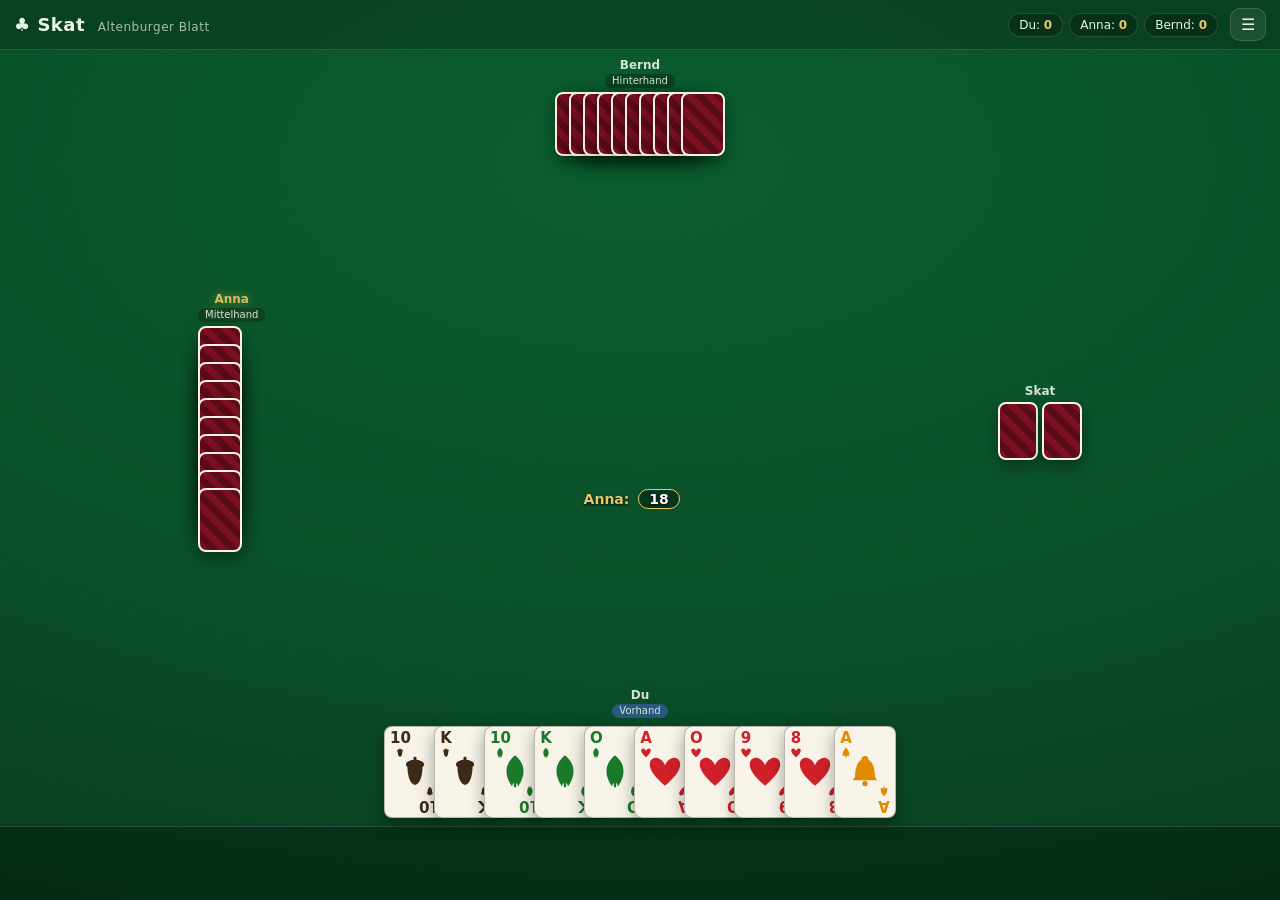
==== index.html @ 23441f80 "Initial commit: Skat-PWA (Altenburger Blatt) Standalone Web-PWA für Skat gegen zwei KI-Gegner mit Ka" ====
<!DOCTYPE html>
<html lang="de">
<head>
<meta charset="UTF-8">
<meta name="viewport" content="width=device-width, initial-scale=1.0, viewport-fit=cover">
<meta name="theme-color" content="#0b5d2e">
<title>Skat – Altenburger Blatt</title>
<link rel="manifest" href="manifest.webmanifest">
<link rel="icon" href="icons/icon.svg" type="image/svg+xml">
<link rel="apple-touch-icon" href="icons/icon.svg">
<link rel="stylesheet" href="style.css">
</head>
<body>
<div id="app">
  <header id="topbar">
    <div class="brand">♣ Skat <span class="sub">Altenburger Blatt</span></div>
    <div id="scoreboard"></div>
    <button id="menuBtn" class="ghost" title="Menü">☰</button>
  </header>

  <main id="table">
    <!-- Gegner oben -->
    <section class="seat seat-top" id="seat-2">
      <div class="seat-info"><span class="pname"></span><span class="ptag"></span></div>
      <div class="hand hand-opp"></div>
    </section>

    <div class="midrow">
      <section class="seat seat-left" id="seat-1">
        <div class="seat-info"><span class="pname"></span><span class="ptag"></span></div>
        <div class="hand hand-opp"></div>
      </section>

      <section id="center">
        <div id="trick"></div>
        <div id="skatZone" class="hidden"></div>
        <div id="bubble"></div>
      </section>

      <section class="seat seat-right seat-skat" id="skatseat">
        <div class="seat-info"><span class="pname">Skat</span></div>
        <div id="skatBack" class="hand"></div>
      </section>
    </div>

    <!-- Spieler unten -->
    <section class="seat seat-bottom" id="seat-0">
      <div class="seat-info"><span class="pname"></span><span class="ptag"></span></div>
      <div class="hand hand-me" id="myhand"></div>
    </section>
  </main>

  <footer id="controls">
    <div id="prompt"></div>
    <div id="actions"></div>
  </footer>
</div>

<div id="log" class="hidden"><div id="logInner"></div><button id="logClose" class="ghost">Schließen</button></div>

<script src="app.js"></script>
</body>
</html>
---- style.css ----
:root{
  --felt:#0b5d2e; --felt2:#0a4f28; --line:rgba(255,255,255,.14);
  --gold:#e8c766; --ink:#1c1c1c; --paper:#f7f3e8;
  --eichel:#3a2a17; --gruen:#1a7a2a; --herz:#d0202a; --schellen:#e08a00;
  --shadow:0 6px 16px rgba(0,0,0,.35);
}
*{box-sizing:border-box;-webkit-tap-highlight-color:transparent}
html,body{margin:0;height:100%;overflow:hidden}
body{
  font-family:system-ui,-apple-system,"Segoe UI",Roboto,sans-serif;
  color:#eaf3ea;
  background:radial-gradient(120% 90% at 50% 18%,var(--felt) 0%,var(--felt2) 60%,#083c1f 100%);
  user-select:none;
}
#app{display:flex;flex-direction:column;height:100dvh}

/* Kopfzeile */
#topbar{
  display:flex;align-items:center;gap:12px;padding:8px 14px;
  background:rgba(0,0,0,.22);border-bottom:1px solid var(--line);
  padding-top:calc(8px + env(safe-area-inset-top));
}
.brand{font-weight:800;letter-spacing:.5px;font-size:18px}
.brand .sub{font-weight:500;font-size:12px;opacity:.7;margin-left:6px}
#scoreboard{margin-left:auto;display:flex;gap:6px;font-size:12px}
.scorechip{background:rgba(0,0,0,.25);border:1px solid var(--line);border-radius:20px;padding:4px 10px;white-space:nowrap}
.scorechip b{color:var(--gold)}
.scorechip.decl{outline:2px solid var(--gold)}
.ghost{background:rgba(255,255,255,.08);border:1px solid var(--line);color:#eaf3ea;border-radius:10px;padding:6px 10px;font-size:16px;cursor:pointer}
.ghost:hover{background:rgba(255,255,255,.16)}

/* Tisch */
#table{flex:1;display:flex;flex-direction:column;justify-content:space-between;padding:8px;min-height:0}
.midrow{flex:1;display:grid;grid-template-columns:auto 1fr auto;align-items:center;gap:6px;min-height:0}
.seat-info{display:flex;flex-direction:column;align-items:center;gap:2px;font-size:12px;opacity:.9;margin-bottom:4px}
.seat-info .pname{font-weight:700}
.seat-info .ptag{font-size:10px;padding:1px 7px;border-radius:10px;background:rgba(0,0,0,.3);min-height:14px}
.seat-info .ptag.vh{background:#2e5b8a}
.seat-info .ptag.decl{background:var(--gold);color:#3a2a00;font-weight:700}
.seat.active .pname{color:var(--gold)}
.seat.active .seat-info{text-shadow:0 0 10px rgba(232,199,102,.6)}

.hand{display:flex;justify-content:center}
.hand-me{flex-wrap:wrap;gap:2px;padding:0 4px;min-height:96px;align-items:flex-end}
.hand-opp{gap:-18px}
.seat-left .hand-opp,.seat-right .hand-opp{flex-direction:column}

#center{display:flex;flex-direction:column;align-items:center;justify-content:center;position:relative;min-height:150px}
#trick{position:relative;width:220px;height:150px}
#trick .card{position:absolute}
#trick .t0{left:50%;top:56%;transform:translate(-50%,0)}
#trick .t1{left:12%;top:26%}
#trick .t2{left:50%;top:2%;transform:translate(-50%,0)}
#trick .t-1{right:12%;top:26%} /* Hinterhand falls rechts */

#bubble{min-height:22px;margin-top:6px;font-size:14px;text-align:center;font-weight:600;color:var(--gold);text-shadow:0 1px 3px #000}
#bubble .reizsay{display:inline-block;background:rgba(0,0,0,.35);border:1px solid var(--gold);border-radius:12px;padding:1px 10px;margin-left:4px;color:#fff}
#skatZone{display:flex;gap:8px;margin-top:8px}

/* Karten */
.card{
  width:60px;height:88px;border-radius:8px;background:var(--paper);color:var(--ink);
  box-shadow:var(--shadow);position:relative;flex:0 0 auto;
  border:1px solid rgba(0,0,0,.25);
}
.hand-me .card{width:62px;height:92px;transition:transform .12s,margin .12s}
.hand-me .card:not(:first-child){margin-left:-14px}
.hand-me .card.playable{cursor:pointer}
.hand-me .card.playable:hover{transform:translateY(-14px)}
.hand-me .card.disabled{filter:brightness(.72) saturate(.6)}
.card .corner{position:absolute;font-weight:800;line-height:1;display:flex;flex-direction:column;align-items:center}
.card .corner.tl{top:4px;left:5px;font-size:15px}
.card .corner.br{bottom:4px;right:5px;transform:rotate(180deg);font-size:15px}
.card .corner .cs{width:12px;height:12px;margin-top:1px}
.card .pip{position:absolute;top:50%;left:50%;transform:translate(-50%,-50%);width:38px;height:38px}
.card.trumpmark{outline:2px solid var(--gold);outline-offset:-2px}
.card.sel{outline:3px solid var(--herz);outline-offset:-1px}

.suit-E{color:var(--eichel)} .suit-G{color:var(--gruen)}
.suit-H{color:var(--herz)}  .suit-S{color:var(--schellen)}

/* Rückseite */
.card.back{
  background:
    repeating-linear-gradient(45deg,#7a1020 0 7px,#5c0b18 7px 14px);
  border:2px solid #f7f3e8;
}
.hand-opp .card{width:44px;height:64px}
.seat-left .hand-opp .card:not(:first-child),
.seat-right .hand-opp .card:not(:first-child){margin-top:-46px;margin-left:0}
.hand-opp .card:not(:first-child){margin-left:-30px}
.seat-skat #skatBack{gap:4px}
.seat-skat .card{width:40px;height:58px}

/* Aktionen */
#controls{
  background:rgba(0,0,0,.28);border-top:1px solid var(--line);
  padding:10px 12px calc(10px + env(safe-area-inset-bottom));
  min-height:74px;
}
#prompt{font-size:13px;opacity:.9;margin-bottom:8px;min-height:16px;text-align:center}
#prompt b{color:var(--gold)}
#actions{display:flex;flex-wrap:wrap;gap:8px;justify-content:center}
.btn{
  background:linear-gradient(#f7efd8,#e6d29a);color:#2b2411;border:1px solid #b79b57;
  border-radius:12px;padding:10px 16px;font-weight:700;font-size:15px;cursor:pointer;
  box-shadow:0 3px 0 #a5863f;min-width:64px;
}
.btn:active{transform:translateY(2px);box-shadow:0 1px 0 #a5863f}
.btn.primary{background:linear-gradient(#ffe07a,#e8b23a);border-color:#b8842a}
.btn.danger{background:linear-gradient(#f3b3b3,#e07777);border-color:#b85050;box-shadow:0 3px 0 #9c3f3f}
.btn.ghostbtn{background:rgba(255,255,255,.1);color:#eaf3ea;border-color:var(--line);box-shadow:none}
.btn:disabled{opacity:.4;cursor:default}

.hidden{display:none!important}

/* Log/Overlay */
#log{position:fixed;inset:0;background:rgba(0,0,0,.75);display:flex;flex-direction:column;
  padding:24px;z-index:20;align-items:center;justify-content:center}
#logInner{background:var(--paper);color:var(--ink);border-radius:14px;padding:18px 20px;
  max-width:520px;width:100%;max-height:70vh;overflow:auto;font-size:14px;line-height:1.5}
#logInner h3{margin:.2em 0 .4em}
#logInner .row{padding:3px 0;border-bottom:1px solid #e6ddc4}
#logInner .setrow{display:flex;gap:8px;flex-wrap:wrap;margin:2px 0}
#logInner .setrow .btn{min-width:0;flex:1;padding:9px 8px;font-size:14px;box-shadow:none}
#logInner .sethint{font-size:12px;opacity:.7;margin:4px 0 2px}
#logClose{margin-top:14px}

/* Ergebnis-Panel */
.result{background:rgba(0,0,0,.4);border:1px solid var(--gold);border-radius:14px;
  padding:14px 18px;text-align:center;max-width:340px}
.result h2{margin:0 0 6px;font-size:20px}
.result .won{color:#8ff08f} .result .lost{color:#ff9a9a}
.result .detail{font-size:13px;opacity:.9;line-height:1.5}

@media (max-width:420px){
  .card{width:52px;height:76px}
  .hand-me .card{width:52px;height:78px}
  .hand-me .card:not(:first-child){margin-left:-18px}
  #trick{width:190px;height:140px}
}
@media (min-width:900px){
  #table{max-width:900px;margin:0 auto;width:100%}
}
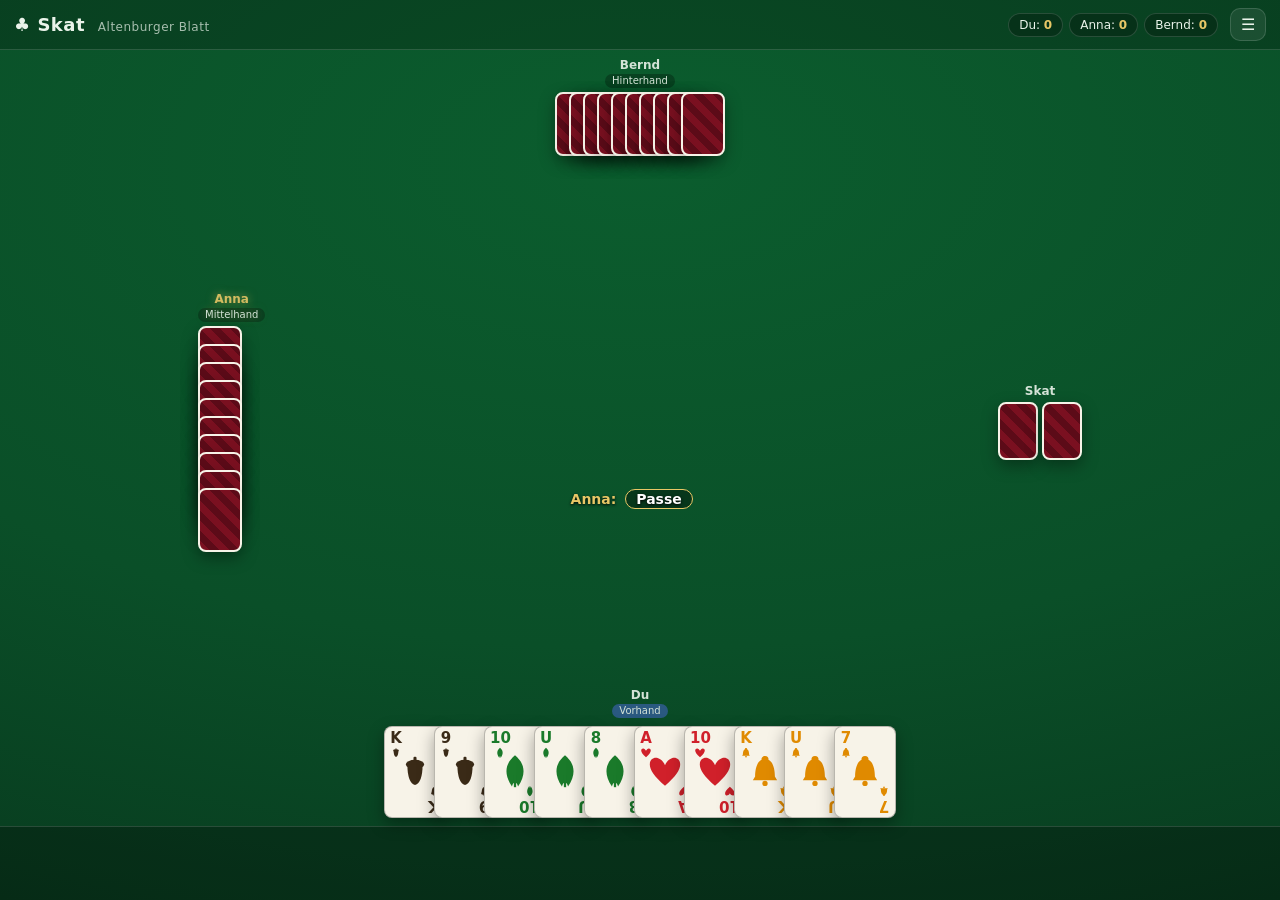
==== commit 7b27dbbe: "D3: Version nur noch in version.js, plus Kleinigkeiten aus Abschnitt E D3: Die Versionsnummer stand " ====
--- a/index.html
+++ b/index.html
@@ -58,6 +58,8 @@
 
 <div id="log" class="hidden"><div id="logInner"></div><button id="logClose" class="ghost">Schließen</button></div>
 
+<!-- version.js zuerst: liefert die Versionsnummer für Anzeige und Service Worker -->
+<script src="version.js"></script>
 <script src="app.js"></script>
 </body>
 </html>
--- a/style.css
+++ b/style.css
@@ -5,7 +5,7 @@
   --shadow:0 6px 16px rgba(0,0,0,.35);
 }
 *{box-sizing:border-box;-webkit-tap-highlight-color:transparent}
-html,body{margin:0;height:100%;overflow:hidden}
+html,body{margin:0;height:100%;overflow:hidden;overscroll-behavior:none;touch-action:none}
 body{
   font-family:system-ui,-apple-system,"Segoe UI",Roboto,sans-serif;
   color:#eaf3ea;
@@ -63,11 +63,12 @@
   box-shadow:var(--shadow);position:relative;flex:0 0 auto;
   border:1px solid rgba(0,0,0,.25);
 }
-.hand-me .card{width:62px;height:92px;transition:transform .12s,margin .12s}
+.hand-me .card{width:62px;height:92px;transition:transform .12s,margin .12s;touch-action:none}
 .hand-me .card:not(:first-child){margin-left:-14px}
 .hand-me .card.playable{cursor:pointer}
 .hand-me .card.playable:hover{transform:translateY(-14px)}
 .hand-me .card.disabled{filter:brightness(.72) saturate(.6)}
+.hand-me .card.dragging{transition:none;cursor:grabbing;z-index:50;opacity:.85;box-shadow:0 10px 24px rgba(0,0,0,.45)}
 .card .corner{position:absolute;font-weight:800;line-height:1;display:flex;flex-direction:column;align-items:center}
 .card .corner.tl{top:4px;left:5px;font-size:15px}
 .card .corner.br{bottom:4px;right:5px;transform:rotate(180deg);font-size:15px}
@@ -124,6 +125,13 @@
 #logInner .setrow{display:flex;gap:8px;flex-wrap:wrap;margin:2px 0}
 #logInner .setrow .btn{min-width:0;flex:1;padding:9px 8px;font-size:14px;box-shadow:none}
 #logInner .sethint{font-size:12px;opacity:.7;margin:4px 0 2px}
+
+.skattable{width:100%;border-collapse:collapse;font-size:13px}
+.skattable th,.skattable td{padding:4px 7px;text-align:center;border-bottom:1px solid #e6ddc4;white-space:nowrap}
+.skattable th:nth-child(2),.skattable td:nth-child(2){text-align:left}
+.skattable td.plus{color:var(--gruen);font-weight:700}
+.skattable td.minus{color:var(--herz);font-weight:700}
+.skattable tfoot td{border-top:2px solid #b79b57;border-bottom:none;font-weight:700}
 #logClose{margin-top:14px}
 
 /* Ergebnis-Panel */
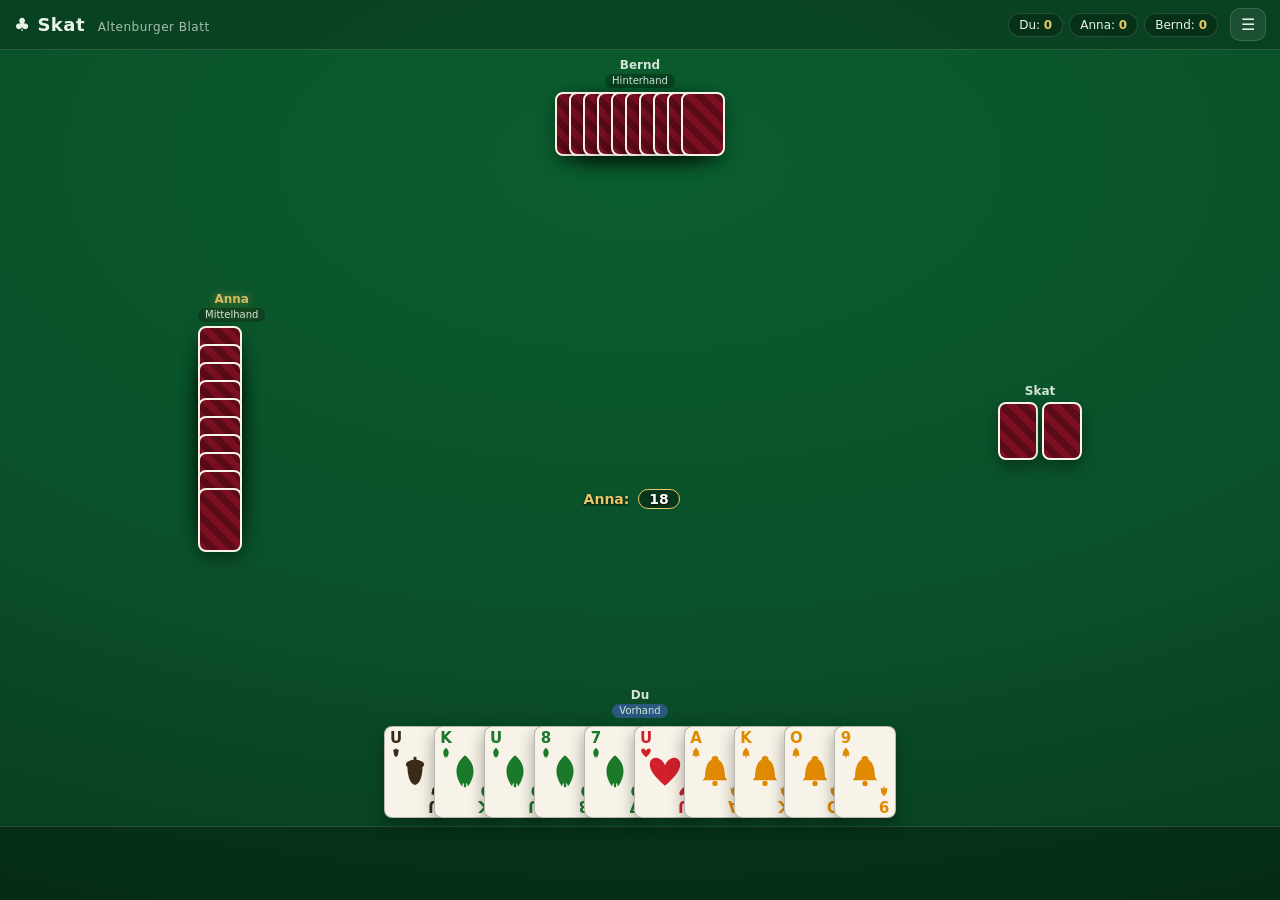
==== commit 724b7ef9: "D1/D2: Module angeschlossen, zwei Fehler daraus behoben, 46 Tests Die Aufteilung nach js/ lag als Da" ====
--- a/index.html
+++ b/index.html
@@ -60,6 +60,7 @@
 
 <!-- version.js zuerst: liefert die Versionsnummer für Anzeige und Service Worker -->
 <script src="version.js"></script>
-<script src="app.js"></script>
+<!-- ES-Modul: app.js verdrahtet nur noch die Module unter js/ (Review D1) -->
+<script type="module" src="app.js"></script>
 </body>
 </html>
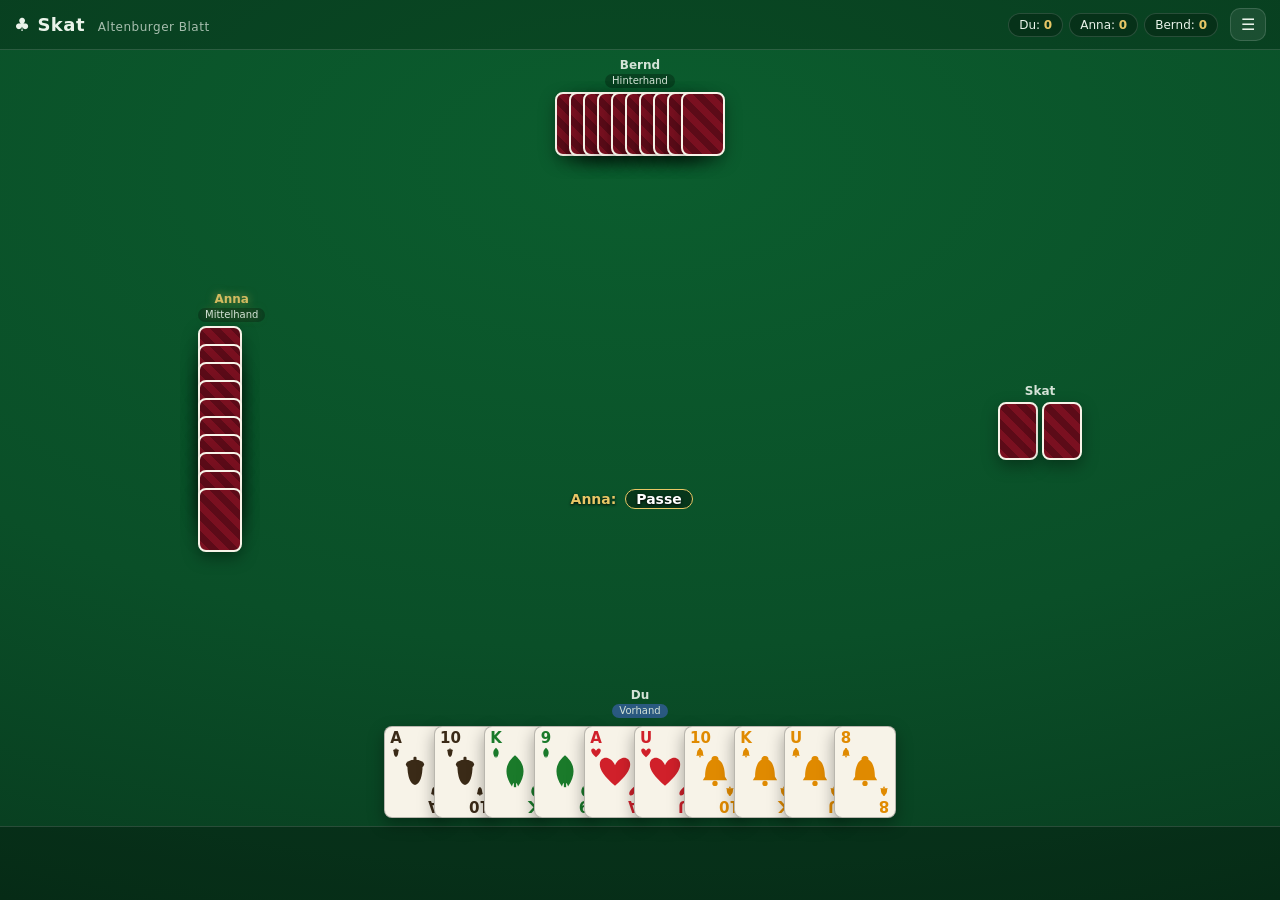
==== commit d1703ffc: "Null-Abbruch, Spielart-Anzeige, Skat umdruecken Drei Wuensche umgesetzt: Null/Null Ouvert bricht sof" ====
--- a/index.html
+++ b/index.html
@@ -14,6 +14,7 @@
 <div id="app">
   <header id="topbar">
     <div class="brand">♣ Skat <span class="sub">Altenburger Blatt</span></div>
+    <div id="gameType" class="gamechip hidden"></div>
     <div id="scoreboard"></div>
     <button id="menuBtn" class="ghost" title="Menü">☰</button>
   </header>
--- a/style.css
+++ b/style.css
@@ -26,6 +26,8 @@
 .scorechip{background:rgba(0,0,0,.25);border:1px solid var(--line);border-radius:20px;padding:4px 10px;white-space:nowrap}
 .scorechip b{color:var(--gold)}
 .scorechip.decl{outline:2px solid var(--gold)}
+.gamechip{background:rgba(0,0,0,.25);border:1px solid var(--gold);color:var(--gold);
+  border-radius:20px;padding:4px 12px;font-size:12px;font-weight:700;white-space:nowrap}
 .ghost{background:rgba(255,255,255,.08);border:1px solid var(--line);color:#eaf3ea;border-radius:10px;padding:6px 10px;font-size:16px;cursor:pointer}
 .ghost:hover{background:rgba(255,255,255,.16)}
 
